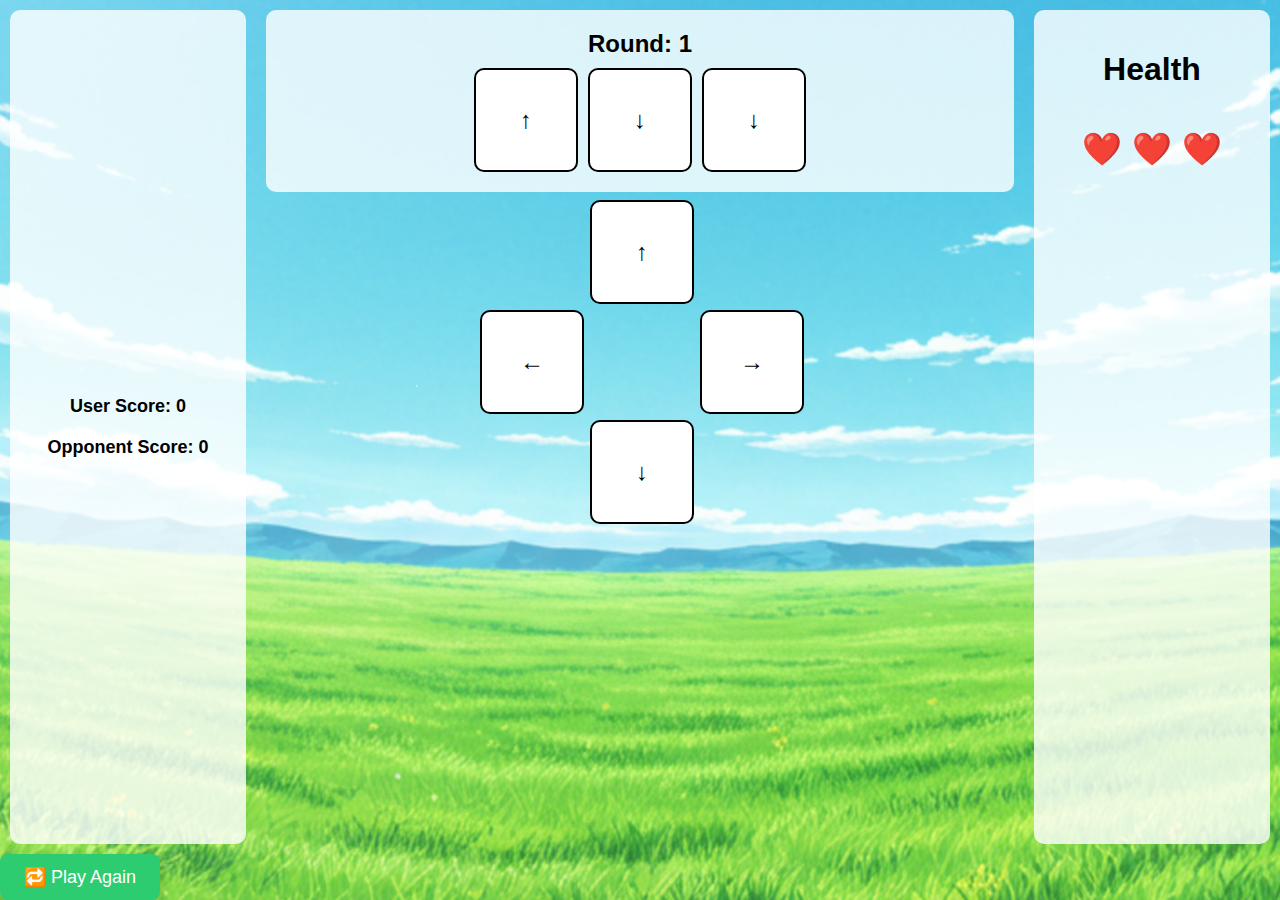
==== templates/index.html @ 13c6388c "Reset Button" ====
<!DOCTYPE html>
<html lang="en">
<head>
    <meta charset="UTF-8">
    <meta name="viewport" content="width=device-width, initial-scale=1.0">
    <title>Arrow Key Game</title>
    <link rel="stylesheet" href="/style.css">
</head>
<body>
    <div class="scoreboard">
        <div class="score">
            <h2>User Score: <span id="user-score">0</span></h2>
        </div>
        <div class="score">
            <h2>Opponent Score: <span id="opponent-score">0</span></h2>
        </div>
    </div>

    <div class="game-info">
        <h1>Round: <span id="current-round">1</span></h1>
        <div class="arrows-to-press" id="arrows-to-press"></div>
    </div>

    <div class="container">
        <div class="empty"></div>
        <div class="arrow" id="up">↑</div>
        <div class="empty"></div>
        <div class="arrow" id="left">←</div>
        <div class="empty"></div>
        <div class="arrow" id="right">→</div>
        <div class="empty"></div>
        <div class="arrow" id="down">↓</div>
        <div class="empty"></div>
    </div>

    <div class="sprite-container">
        <h1>Health</h1>
        <div id="health-display" class="hearts-container"></div>
    </div>

      <!-- Fixed Play Again Button in Top Left -->
  <div id="play-again-container">
    <button id="play-again-btn" style="
      padding: 12px 24px;
      font-size: 18px;
      border-radius: 8px;
      background-color: #2ecc71;
      border: none;
      color: white;
      cursor: pointer;
      box-shadow: 0 4px 8px rgba(0,0,0,0.2);
      transition: transform 0.2s ease;">
      🔁 Play Again
    </button>
  </div>

    <script src="/static/script.js" defer></script>
</body>
</html>
---- style.css ----
/* BODY & RAINBOW BACKGROUND */
body {
    margin: 0;
    height: 100vh;
    display: grid;
    grid-template-columns: 1fr 3fr 1fr;
    grid-template-rows: auto 1fr;
    animation: rainbow 10s linear infinite;
    font-family: Arial, sans-serif;
    overflow: hidden;
    background-image: url('background_main_menu.png');
    background-size: cover; /* Ensures the image covers the entire background */
    background-position: center; /* Centers the image */
    background-repeat: no-repeat; /* Prevents the image from repeating */
    
}

@keyframes rainbow {
    0%   { background-position: 0% 50%; }
    100% { background-position: 100% 50%; }
}


.correct {
    background-color: limegreen !important;
    transition: background-color 0.3s ease;
}

.incorrect {
    background-color: red !important;
    transition: background-color 0.3s ease;
}

/* HEARTS */
.hearts-container {
    display: flex;
    justify-content: center;
    align-items: center;
    margin-top: 20px;
}

.heart {
    font-size: 32px;
    color: red;
    margin: 0 5px;
}

.empty-heart {
    color: lightgray; /* For empty hearts */
}

/* SCOREBOARD (LEFT COLUMN) */
.scoreboard {
    grid-column: 1 / 2;
    grid-row: 1 / 3;
    display: flex;
    flex-direction: column;
    justify-content: center;
    align-items: center;
    background-color: rgba(255, 255, 255, 0.8);
    padding: 20px;
    border-radius: 10px;
    margin: 10px;
}

.score h2 {
    margin: 10px 0;
    font-size: 18px;
}

/* GAME INFO (TOP CENTER) */
.game-info {
    grid-column: 2 / 3;
    grid-row: 1 / 2;
    display: flex;
    flex-direction: column;
    justify-content: center;
    align-items: center;
    background-color: rgba(255, 255, 255, 0.8);
    padding: 20px;
    border-radius: 10px;
    margin: 10px;
}

.game-info h1 {
    margin: 0;
    font-size: 24px;
}

.arrows-to-press {
    display: flex;
    gap: 10px;
    margin-top: 10px;
}

.arrow-display {
    width: 50px;
    height: 50px;
    display: flex;
    justify-content: center;
    align-items: center;
    background-color: white;
    border: 2px solid black;
    border-radius: 5px;
    font-size: 20px;
    font-weight: bold;
}

/* ARROW KEYS CONTAINER (BOTTOM CENTER) */
.container {
    grid-column: 2 / 3;
    grid-row: 2 / 3;
    display: grid;
    grid-template-columns: 100px 100px 100px;
    grid-template-rows: 100px 100px 100px;
    gap: 10px;
    justify-content: center;
    align-items: center;
}

.arrow {
    width: 100px;
    height: 100px;
    display: flex;
    justify-content: center;
    align-items: center;
    background-color: white;
    border: 2px solid black;
    border-radius: 10px;
    font-size: 24px;
    font-weight: bold;
    user-select: none;
    transition: transform 0.1s ease, background-color 0.1s ease;
    flex-shrink: 1;
}

.arrow.pressed {
    transform: scale(0.9);
    background-color: lightgray;
}

.empty {
    visibility: hidden;
}

/* KEYS PRESSED & HEALTH (RIGHT COLUMN) */
.sprite-container {
    grid-column: 3 / 4;
    grid-row: 1 / 3;
    display: flex;
    flex-direction: column;
    justify-content: flex-start; /* or center if you prefer */
    align-items: center;
    background-color: rgba(255, 255, 255, 0.8);
    padding: 20px;
    border-radius: 10px;
    margin: 10px;
    overflow: hidden; /* Adjust if you have bigger content */
    box-sizing: border-box;
    /* remove position: fixed; bottom: 0; left: 0; */
}

.sprite {
    width: 100px;
    height: 100px;
    background-color: white;
    border: 2px solid black;
    border-radius: 10px;
}
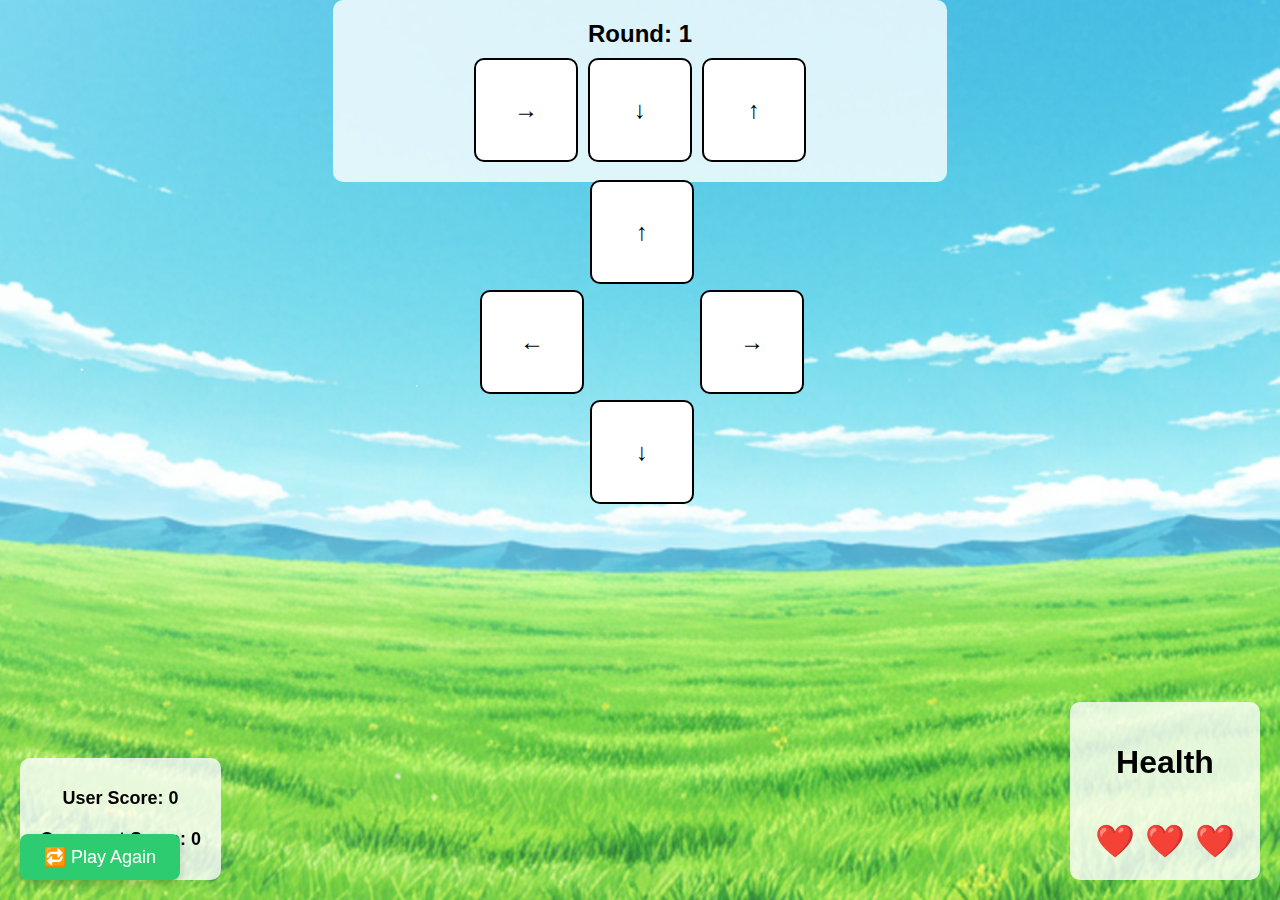
==== commit c0a0c724: "UI Design" ====
--- a/templates/index.html
+++ b/templates/index.html
@@ -39,7 +39,7 @@
     </div>
 
       <!-- Fixed Play Again Button in Top Left -->
-  <div id="play-again-container">
+
     <button id="play-again-btn" style="
       padding: 12px 24px;
       font-size: 18px;
@@ -49,10 +49,13 @@
       color: white;
       cursor: pointer;
       box-shadow: 0 4px 8px rgba(0,0,0,0.2);
+      position: fixed; /* Fix it in place on the screen */
+    bottom: 20px; /* Distance from the bottom */
+    left: 20px; /* Distance from the left */
       transition: transform 0.2s ease;">
       🔁 Play Again
     </button>
-  </div>
+
 
     <script src="/static/script.js" defer></script>
 </body>
--- a/style.css
+++ b/style.css
@@ -19,7 +19,6 @@
     0%   { background-position: 0% 50%; }
     100% { background-position: 100% 50%; }
 }
-
 
 .correct {
     background-color: limegreen !important;
@@ -52,15 +51,17 @@
 /* SCOREBOARD (LEFT COLUMN) */
 .scoreboard {
     grid-column: 1 / 2;
-    grid-row: 1 / 3;
     display: flex;
     flex-direction: column;
     justify-content: center;
     align-items: center;
+    bottom: 10px;
     background-color: rgba(255, 255, 255, 0.8);
     padding: 20px;
     border-radius: 10px;
-    margin: 10px;
+    position: fixed; /* Fix it in place on the screen */
+    bottom: 20px; /* Distance from the bottom */
+    left: 20px; /* Distance from the left */
 }
 
 .score h2 {
@@ -70,16 +71,26 @@
 
 /* GAME INFO (TOP CENTER) */
 .game-info {
-    grid-column: 2 / 3;
-    grid-row: 1 / 2;
+    grid-column: 2 / 3; /* Places it in the center column */
+    grid-row: 1 / 2; /* Places it in the first row */
+    
+    width: 80%; /* Take up 80% of the page width */
+    max-width: 1200px;
+    min-width: 500px;
+    
     display: flex;
     flex-direction: column;
     justify-content: center;
     align-items: center;
+
     background-color: rgba(255, 255, 255, 0.8);
     padding: 20px;
     border-radius: 10px;
-    margin: 10px;
+    box-sizing: border-box;
+    overflow: hidden;
+    
+    margin: 0 auto; /* Ensures horizontal centering */
+    overflow: hidden; /* Prevents content from overflowing */
 }
 
 .game-info h1 {
@@ -145,19 +156,18 @@
 
 /* KEYS PRESSED & HEALTH (RIGHT COLUMN) */
 .sprite-container {
-    grid-column: 3 / 4;
-    grid-row: 1 / 3;
+    grid-column: 1 / 2;
     display: flex;
     flex-direction: column;
-    justify-content: flex-start; /* or center if you prefer */
+    justify-content: center;
     align-items: center;
+    bottom: 10px;
     background-color: rgba(255, 255, 255, 0.8);
     padding: 20px;
     border-radius: 10px;
-    margin: 10px;
-    overflow: hidden; /* Adjust if you have bigger content */
-    box-sizing: border-box;
-    /* remove position: fixed; bottom: 0; left: 0; */
+    position: fixed; /* Fix it in place on the screen */
+    bottom: 20px; /* Distance from the bottom */
+    right: 20px; /* Distance from the left */
 }
 
 .sprite {
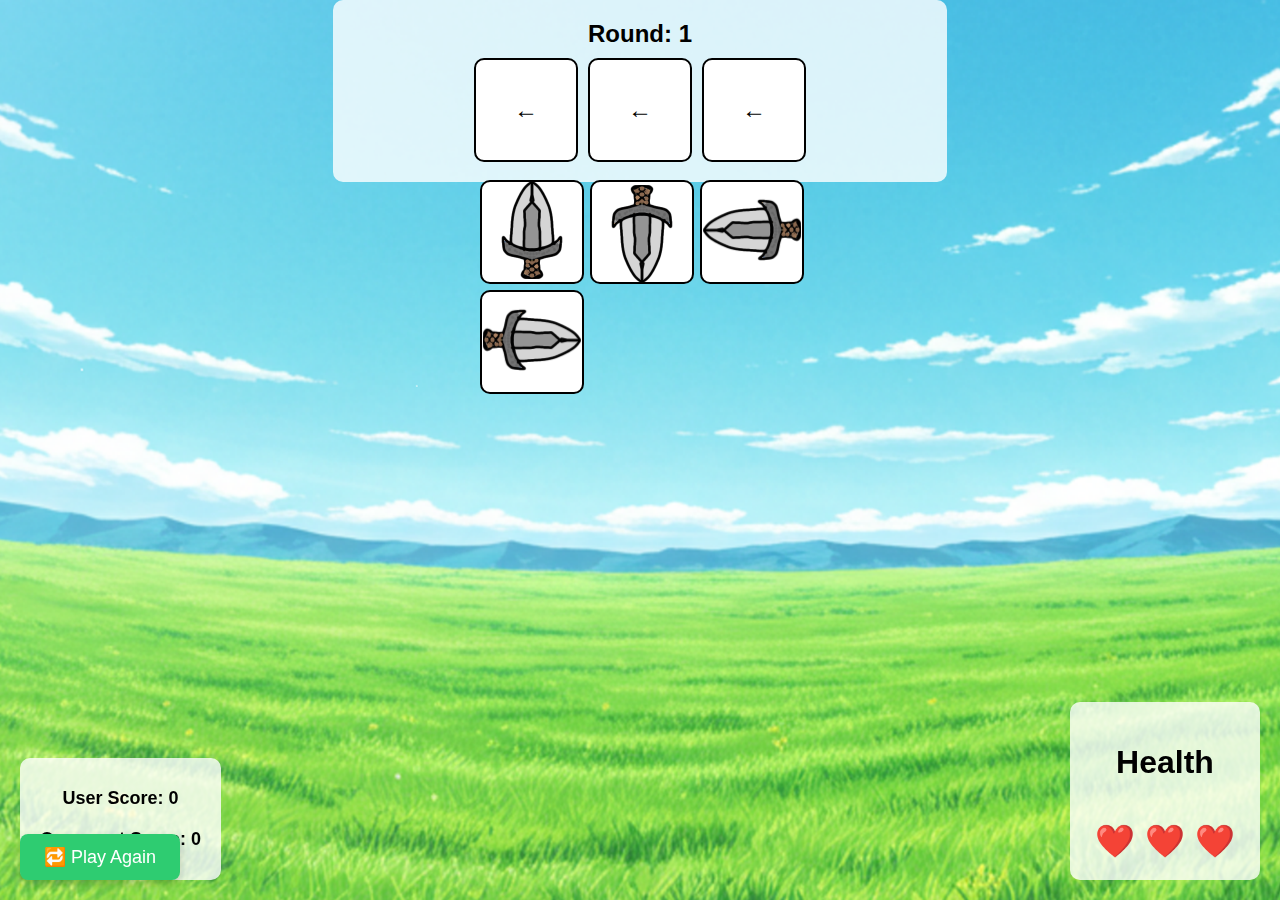
==== commit 80739809: "Update index.html" ====
--- a/templates/index.html
+++ b/templates/index.html
@@ -22,15 +22,17 @@
     </div>
 
     <div class="container">
-        <div class="empty"></div>
-        <div class="arrow" id="up">↑</div>
-        <div class="empty"></div>
-        <div class="arrow" id="left">←</div>
-        <div class="empty"></div>
-        <div class="arrow" id="right">→</div>
-        <div class="empty"></div>
-        <div class="arrow" id="down">↓</div>
-        <div class="empty"></div>
+        <div class="arrow" id="up">
+            <img src="/swordup.png" alt="Up Arrow">
+        </div>
+        <div class="arrow" id="down">
+            <img src="/sworddown.png" alt="Down Arrow">
+        </div>
+        <div class="arrow" id="left">
+            <img src="/swordleft.png" alt="Left Arrow">
+        </div>
+        <div class="arrow" id="right">
+            <img src="/swordright.png" alt="Right Arrow">
     </div>
 
     <div class="sprite-container">
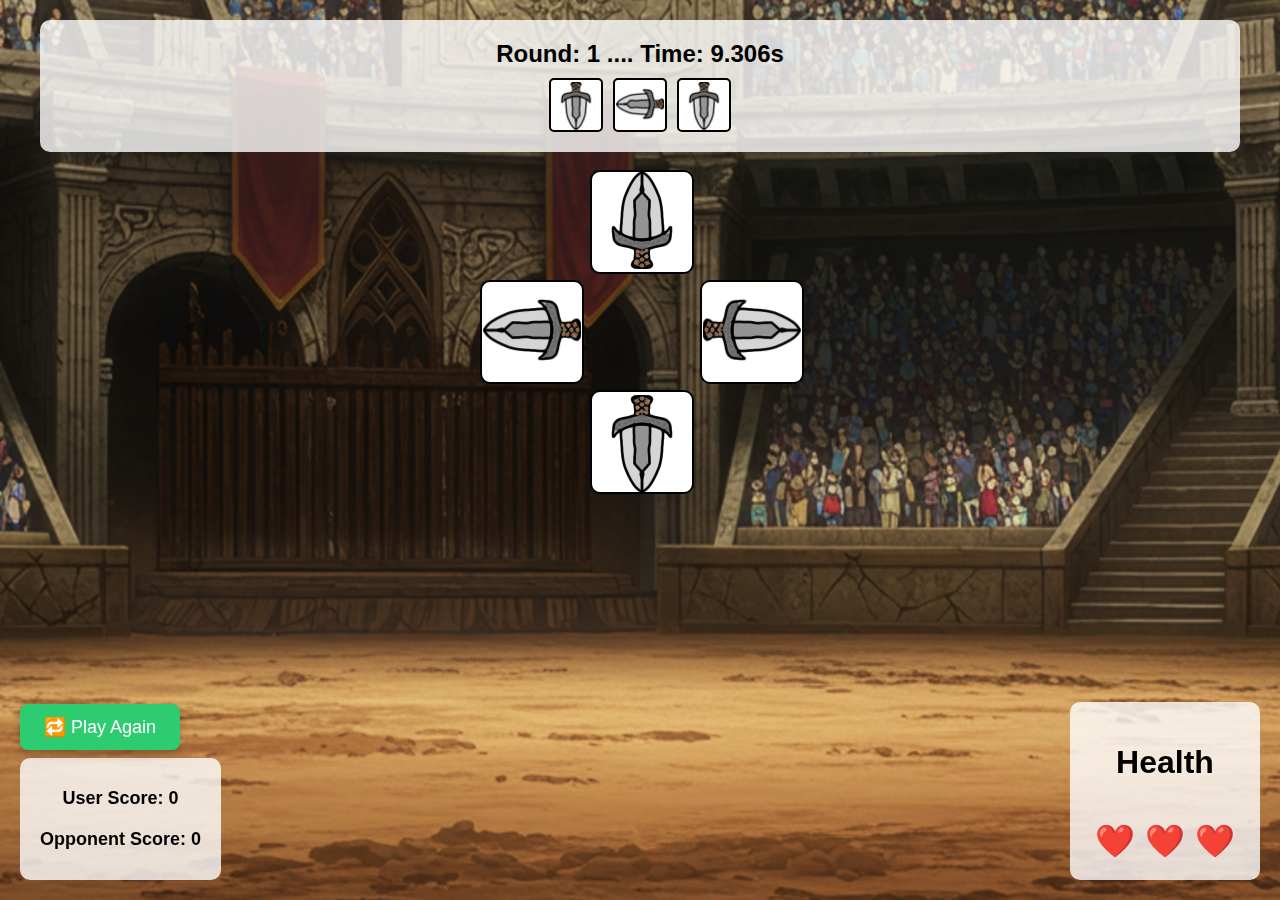
==== commit a5922b0d: "Timer" ====
--- a/templates/index.html
+++ b/templates/index.html
@@ -17,23 +17,30 @@
     </div>
 
     <div class="game-info">
-        <h1>Round: <span id="current-round">1</span></h1>
+        <h1>Round: <span id="current-round">1</span> .... <span id ="timer">0.00</span></h1>
         <div class="arrows-to-press" id="arrows-to-press"></div>
     </div>
 
-    <div class="container">
-        <div class="arrow" id="up">
-            <img src="/swordup.png" alt="Up Arrow">
-        </div>
-        <div class="arrow" id="down">
-            <img src="/sworddown.png" alt="Down Arrow">
-        </div>
-        <div class="arrow" id="left">
-            <img src="/swordleft.png" alt="Left Arrow">
-        </div>
-        <div class="arrow" id="right">
-            <img src="/swordright.png" alt="Right Arrow">
+  <!-- Arrows Grid (Center) -->
+  <div class="container">
+    <div class="empty"></div>
+    <div class="arrow" id="up">
+      <img src="/swordup.png" alt="Up Arrow">
     </div>
+    <div class="empty"></div>
+    <div class="arrow" id="left">
+      <img src="/swordleft.png" alt="Left Arrow">
+    </div>
+    <div class="empty"></div>
+    <div class="arrow" id="right">
+      <img src="/swordright.png" alt="Right Arrow">
+    </div>
+    <div class="empty"></div>
+    <div class="arrow" id="down">
+      <img src="/sworddown.png" alt="Down Arrow">
+    </div>
+    <div class="empty"></div>
+  </div>
 
     <div class="sprite-container">
         <h1>Health</h1>
@@ -42,7 +49,8 @@
 
       <!-- Fixed Play Again Button in Top Left -->
 
-    <button id="play-again-btn" style="
+    <button 🔁 Play Again
+    id="play-again-btn" style="
       padding: 12px 24px;
       font-size: 18px;
       border-radius: 8px;
@@ -52,7 +60,7 @@
       cursor: pointer;
       box-shadow: 0 4px 8px rgba(0,0,0,0.2);
       position: fixed; /* Fix it in place on the screen */
-    bottom: 20px; /* Distance from the bottom */
+    bottom: 150px; /* Distance from the bottom */
     left: 20px; /* Distance from the left */
       transition: transform 0.2s ease;">
       🔁 Play Again
--- a/style.css
+++ b/style.css
@@ -2,17 +2,17 @@
 body {
     margin: 0;
     height: 100vh;
-    display: grid;
-    grid-template-columns: 1fr 3fr 1fr;
-    grid-template-rows: auto 1fr;
+    display: flex; /* Use flexbox for centering */
+    flex-direction: column; /* Arrange items vertically */
+    justify-content: flex-start; /* Align at the top */
+    align-items: center; /* Horizontally center items */
     animation: rainbow 10s linear infinite;
     font-family: Arial, sans-serif;
     overflow: hidden;
-    background-image: url('background_main_menu.png');
+    background-image: url('battle_arena.png');
     background-size: cover; /* Ensures the image covers the entire background */
     background-position: center; /* Centers the image */
     background-repeat: no-repeat; /* Prevents the image from repeating */
-    
 }
 
 @keyframes rainbow {
@@ -71,26 +71,22 @@
 
 /* GAME INFO (TOP CENTER) */
 .game-info {
-    grid-column: 2 / 3; /* Places it in the center column */
-    grid-row: 1 / 2; /* Places it in the first row */
-    
-    width: 80%; /* Take up 80% of the page width */
-    max-width: 1200px;
-    min-width: 500px;
-    
+    top: 20px; /* Distance from the top */
+    left: 20px; /* Ensures a 20px gap from the left */
+    right: 20px; /* Ensures a 20px gap from the right */
+    width: calc(100% - 40px); /* Takes up the entire width minus the 20px padding on both sides */
+ 
+    max-width: 1200px; /* Prevent it from getting too large */
+    min-width: 500px; /* Prevent it from becoming too small */
+    padding: 20px;
+    background-color: rgba(255, 255, 255, 0.8);
+    border-radius: 10px;
     display: flex;
     flex-direction: column;
     justify-content: center;
     align-items: center;
-
-    background-color: rgba(255, 255, 255, 0.8);
-    padding: 20px;
-    border-radius: 10px;
     box-sizing: border-box;
-    overflow: hidden;
-    
-    margin: 0 auto; /* Ensures horizontal centering */
-    overflow: hidden; /* Prevents content from overflowing */
+    margin-top: 20px; /* Adds space from the top of the screen */
 }
 
 .game-info h1 {
@@ -127,6 +123,7 @@
     gap: 10px;
     justify-content: center;
     align-items: center;
+    padding-top: 20px;
 }
 
 .arrow {
@@ -177,3 +174,4 @@
     border: 2px solid black;
     border-radius: 10px;
 }
+
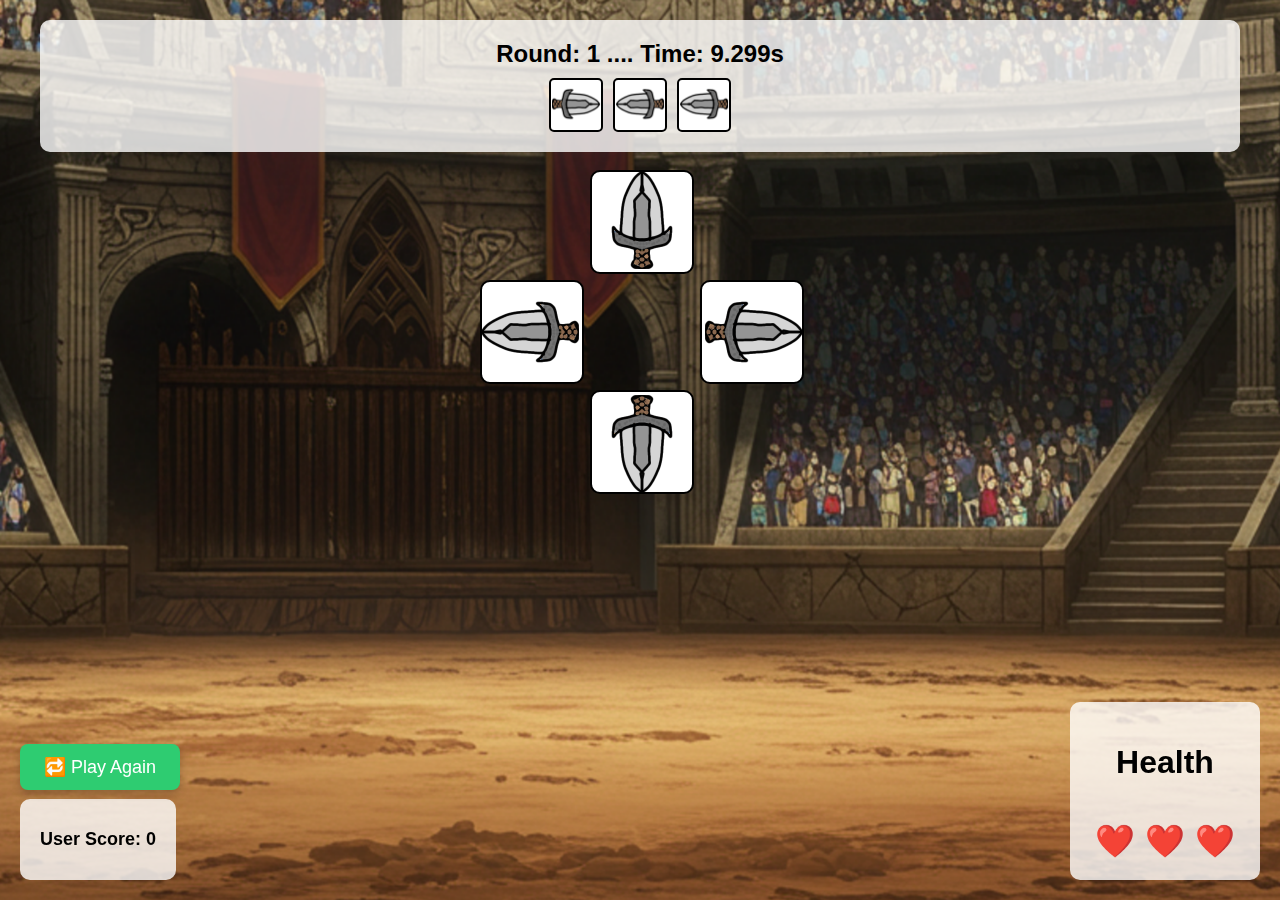
==== commit df30bf20: "Bug fixes" ====
--- a/templates/index.html
+++ b/templates/index.html
@@ -11,9 +11,6 @@
         <div class="score">
             <h2>User Score: <span id="user-score">0</span></h2>
         </div>
-        <div class="score">
-            <h2>Opponent Score: <span id="opponent-score">0</span></h2>
-        </div>
     </div>
 
     <div class="game-info">
@@ -25,22 +22,22 @@
   <div class="container">
     <div class="empty"></div>
     <div class="arrow" id="up">
-      <img src="/swordup.png" alt="Up Arrow">
+        <img src="/swordup.png" alt="Up Arrow" class="arrow-img up">
     </div>
     <div class="empty"></div>
     <div class="arrow" id="left">
-      <img src="/swordleft.png" alt="Left Arrow">
+        <img src="/swordup.png" alt="Left Arrow" class="arrow-img left">
     </div>
     <div class="empty"></div>
     <div class="arrow" id="right">
-      <img src="/swordright.png" alt="Right Arrow">
+        <img src="/swordup.png" alt="Right Arrow" class="arrow-img right">
     </div>
     <div class="empty"></div>
     <div class="arrow" id="down">
-      <img src="/sworddown.png" alt="Down Arrow">
+        <img src="/swordup.png" alt="Down Arrow" class="arrow-img down">
     </div>
     <div class="empty"></div>
-  </div>
+</div>
 
     <div class="sprite-container">
         <h1>Health</h1>
@@ -60,7 +57,7 @@
       cursor: pointer;
       box-shadow: 0 4px 8px rgba(0,0,0,0.2);
       position: fixed; /* Fix it in place on the screen */
-    bottom: 150px; /* Distance from the bottom */
+    bottom: 110px; /* Distance from the bottom */
     left: 20px; /* Distance from the left */
       transition: transform 0.2s ease;">
       🔁 Play Again
--- a/style.css
+++ b/style.css
@@ -13,6 +13,21 @@
     background-size: cover; /* Ensures the image covers the entire background */
     background-position: center; /* Centers the image */
     background-repeat: no-repeat; /* Prevents the image from repeating */
+}
+.up {
+    transform: rotate(0deg); /* No rotation for up */
+}
+
+.left {
+    transform: rotate(-90deg); /* Rotate 90 degrees counterclockwise for left */
+}
+
+.right {
+    transform: rotate(90deg); /* Rotate 90 degrees clockwise for right */
+}
+
+.down {
+    transform: rotate(180deg); /* Rotate 180 degrees for down */
 }
 
 @keyframes rainbow {
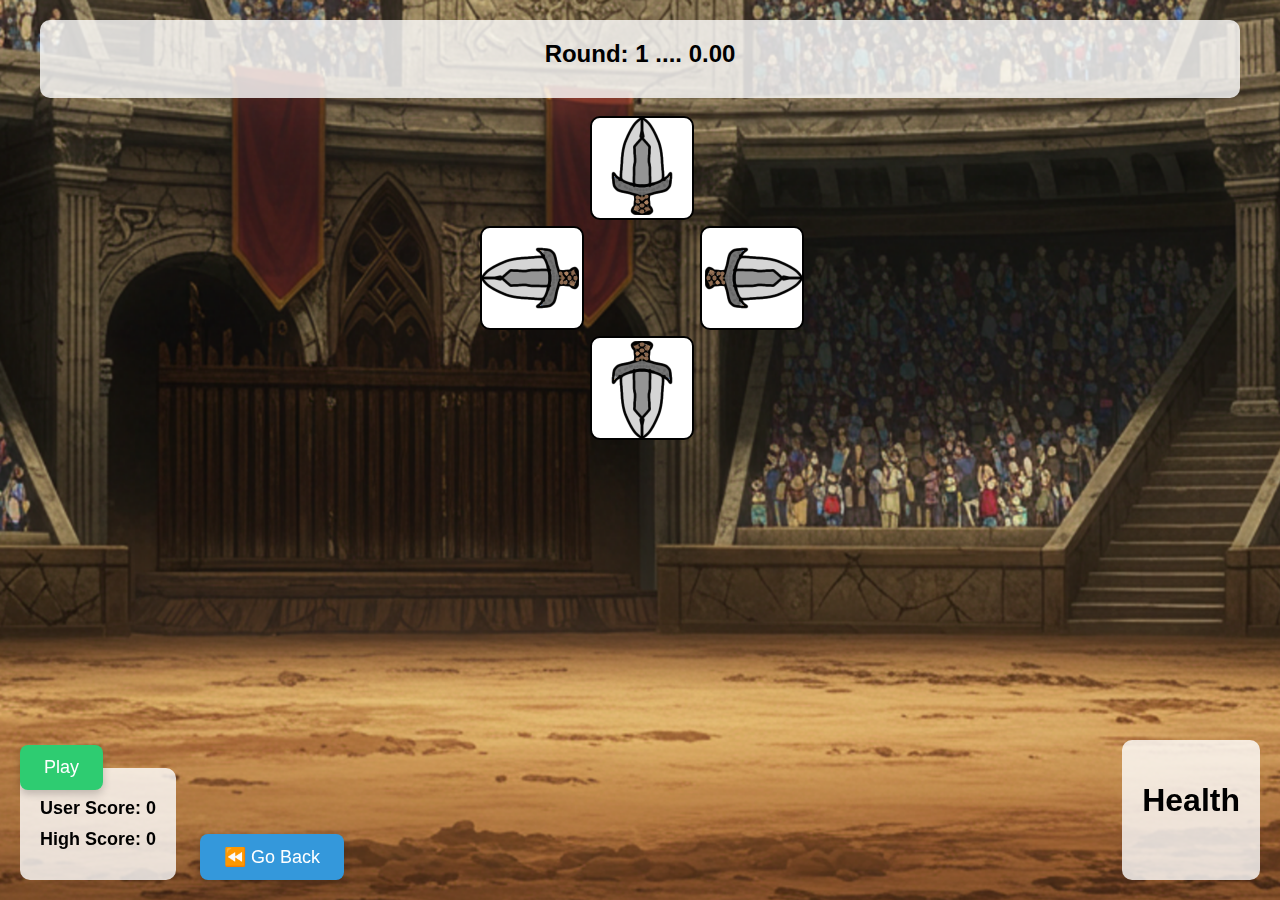
==== commit 23bb6add: "Back Button" ====
--- a/templates/index.html
+++ b/templates/index.html
@@ -10,6 +10,7 @@
     <div class="scoreboard">
         <div class="score">
             <h2>User Score: <span id="user-score">0</span></h2>
+            <h2>High Score: <span id="high-score">0</span></h2>
         </div>
     </div>
 
@@ -46,7 +47,7 @@
 
       <!-- Fixed Play Again Button in Top Left -->
 
-    <button 🔁 Play Again
+    <button Play
     id="play-again-btn" style="
       padding: 12px 24px;
       font-size: 18px;
@@ -60,9 +61,26 @@
     bottom: 110px; /* Distance from the bottom */
     left: 20px; /* Distance from the left */
       transition: transform 0.2s ease;">
-      🔁 Play Again
+      Play
     </button>
-
+    <div id="go-back-container" style="
+    position: fixed;
+    bottom: 20px;
+    left: 200px;
+    z-index: 1000;">
+    <button onclick="window.location.href='menu.html'" style="
+      padding: 12px 24px;
+      font-size: 18px;
+      border-radius: 8px;
+      background-color: #3498db;
+      border: none;
+      color: white;
+      cursor: pointer;
+      box-shadow: 0 4px 8px rgba(0,0,0,0.2);
+      transition: transform 0.2s ease;">
+      ⏪ Go Back
+    </button>
+  </div>
 
     <script src="/static/script.js" defer></script>
 </body>
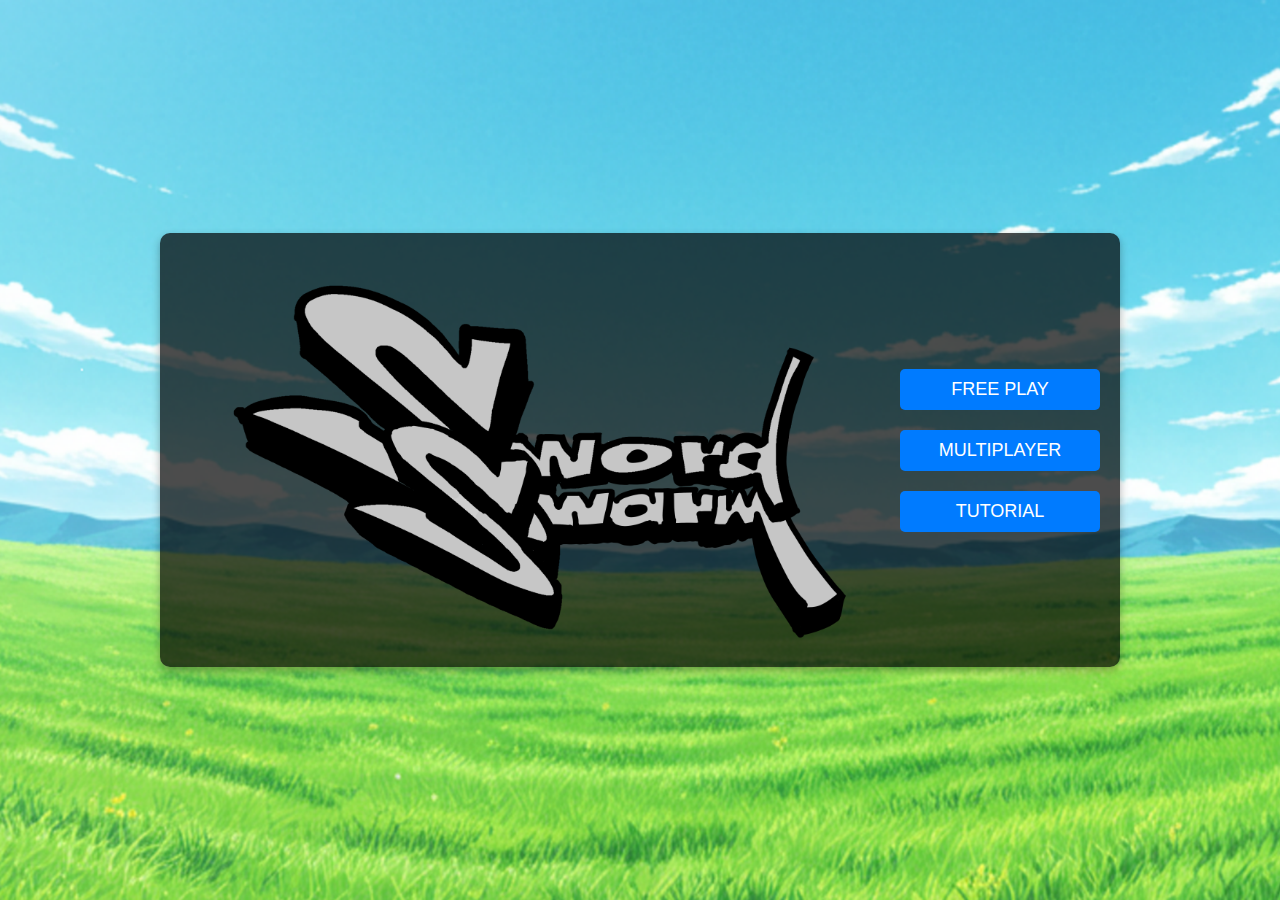
==== commit a81114d1: "Rename" ====
--- a/templates/index.html
+++ b/templates/index.html
@@ -3,85 +3,65 @@
 <head>
     <meta charset="UTF-8">
     <meta name="viewport" content="width=device-width, initial-scale=1.0">
-    <title>Arrow Key Game</title>
-    <link rel="stylesheet" href="/style.css">
+    <title>Main Menu</title>
+    <style>
+        body {
+            margin: 0;
+            padding: 0;
+            background-image: url(/background_main_menu.png); /* Adjust the path as needed */
+            background-size: cover;
+            background-position: center;
+            font-family: Arial, sans-serif;
+            display: flex;
+            justify-content: center;
+            align-items: center;
+            height: 100vh;
+        }
+        .menu-container {
+            display: flex;
+            align-items: center;
+            background-color: rgba(0, 0, 0, 0.7);
+            padding: 20px;
+            border-radius: 10px;
+            box-shadow: 0 4px 8px rgba(0, 0, 0, 0.3);
+        }
+        .menu-container img {
+            max-width: 100%;
+            height: auto;
+            margin-right: 20px;
+            max-width: 700px;
+        }
+        .menu-buttons {
+            display: flex;
+            flex-direction: column;
+        }
+        .menu-buttons button {
+            display: block;
+            width: 200px;
+            margin: 10px 0;
+            padding: 10px;
+            font-size: 18px;
+            color: white;
+            background-color: #007BFF;
+            border: none;
+            border-radius: 5px;
+            cursor: pointer;
+            transition: background-color 0.3s ease;
+        }
+        .menu-buttons button:hover {
+            background-color: #0056b3;
+        }
+    </style>
 </head>
 <body>
-    <div class="scoreboard">
-        <div class="score">
-            <h2>User Score: <span id="user-score">0</span></h2>
-            <h2>High Score: <span id="high-score">0</span></h2>
+    <div class="menu-container">
+        <img src="/title sword.png" alt="Game Title">
+        <div class="menu-buttons">
+            <button onclick="window.location.href='freeplay.html';">FREE PLAY</button>
+            <button onclick="window.location.href='multiplayer.html';">MULTIPLAYER</button>
+            <button onclick="window.location.href='tutorial.html';">TUTORIAL</button>
         </div>
     </div>
+</body>
 
-    <div class="game-info">
-        <h1>Round: <span id="current-round">1</span> .... <span id ="timer">0.00</span></h1>
-        <div class="arrows-to-press" id="arrows-to-press"></div>
-    </div>
-
-  <!-- Arrows Grid (Center) -->
-  <div class="container">
-    <div class="empty"></div>
-    <div class="arrow" id="up">
-        <img src="/swordup.png" alt="Up Arrow" class="arrow-img up">
-    </div>
-    <div class="empty"></div>
-    <div class="arrow" id="left">
-        <img src="/swordup.png" alt="Left Arrow" class="arrow-img left">
-    </div>
-    <div class="empty"></div>
-    <div class="arrow" id="right">
-        <img src="/swordup.png" alt="Right Arrow" class="arrow-img right">
-    </div>
-    <div class="empty"></div>
-    <div class="arrow" id="down">
-        <img src="/swordup.png" alt="Down Arrow" class="arrow-img down">
-    </div>
-    <div class="empty"></div>
-</div>
-
-    <div class="sprite-container">
-        <h1>Health</h1>
-        <div id="health-display" class="hearts-container"></div>
-    </div>
-
-      <!-- Fixed Play Again Button in Top Left -->
-
-    <button Play
-    id="play-again-btn" style="
-      padding: 12px 24px;
-      font-size: 18px;
-      border-radius: 8px;
-      background-color: #2ecc71;
-      border: none;
-      color: white;
-      cursor: pointer;
-      box-shadow: 0 4px 8px rgba(0,0,0,0.2);
-      position: fixed; /* Fix it in place on the screen */
-    bottom: 110px; /* Distance from the bottom */
-    left: 20px; /* Distance from the left */
-      transition: transform 0.2s ease;">
-      Play
-    </button>
-    <div id="go-back-container" style="
-    position: fixed;
-    bottom: 20px;
-    left: 200px;
-    z-index: 1000;">
-    <button onclick="window.location.href='menu.html'" style="
-      padding: 12px 24px;
-      font-size: 18px;
-      border-radius: 8px;
-      background-color: #3498db;
-      border: none;
-      color: white;
-      cursor: pointer;
-      box-shadow: 0 4px 8px rgba(0,0,0,0.2);
-      transition: transform 0.2s ease;">
-      ⏪ Go Back
-    </button>
-  </div>
-
-    <script src="/static/script.js" defer></script>
-</body>
 </html>